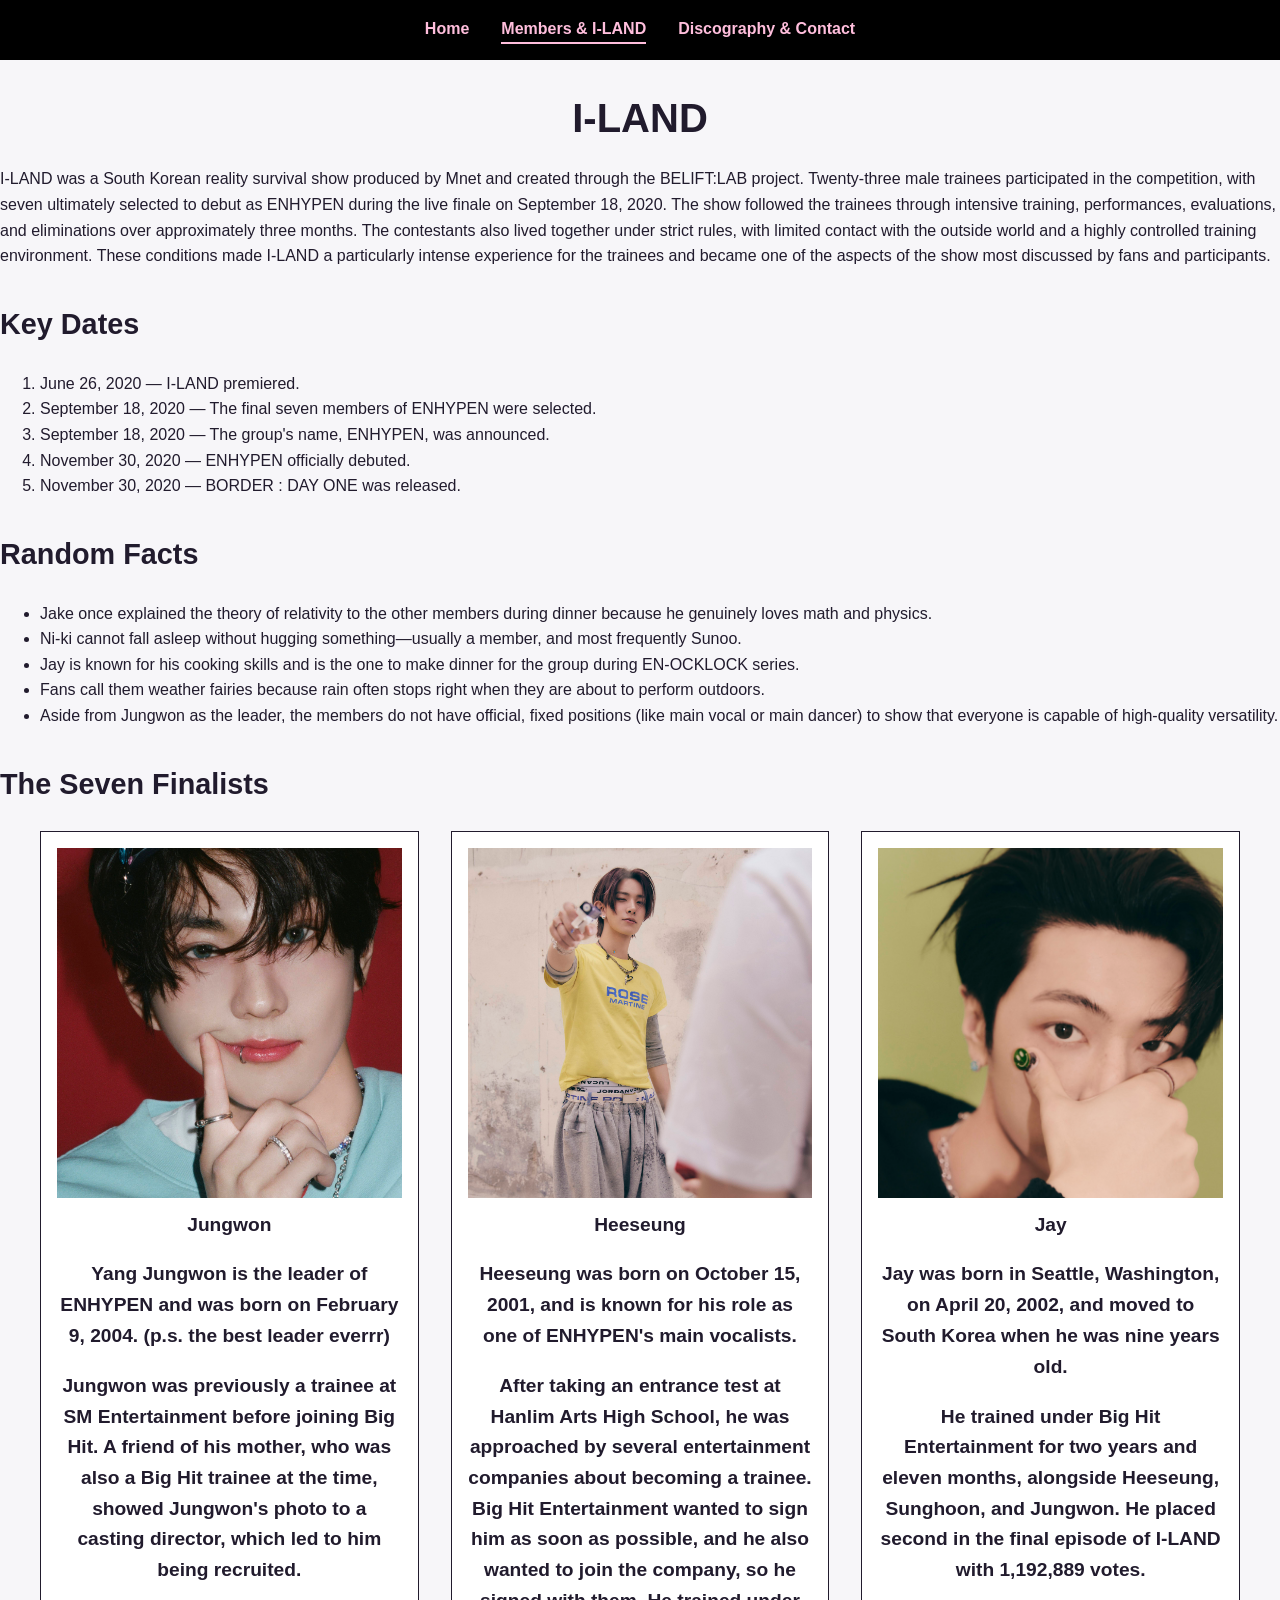
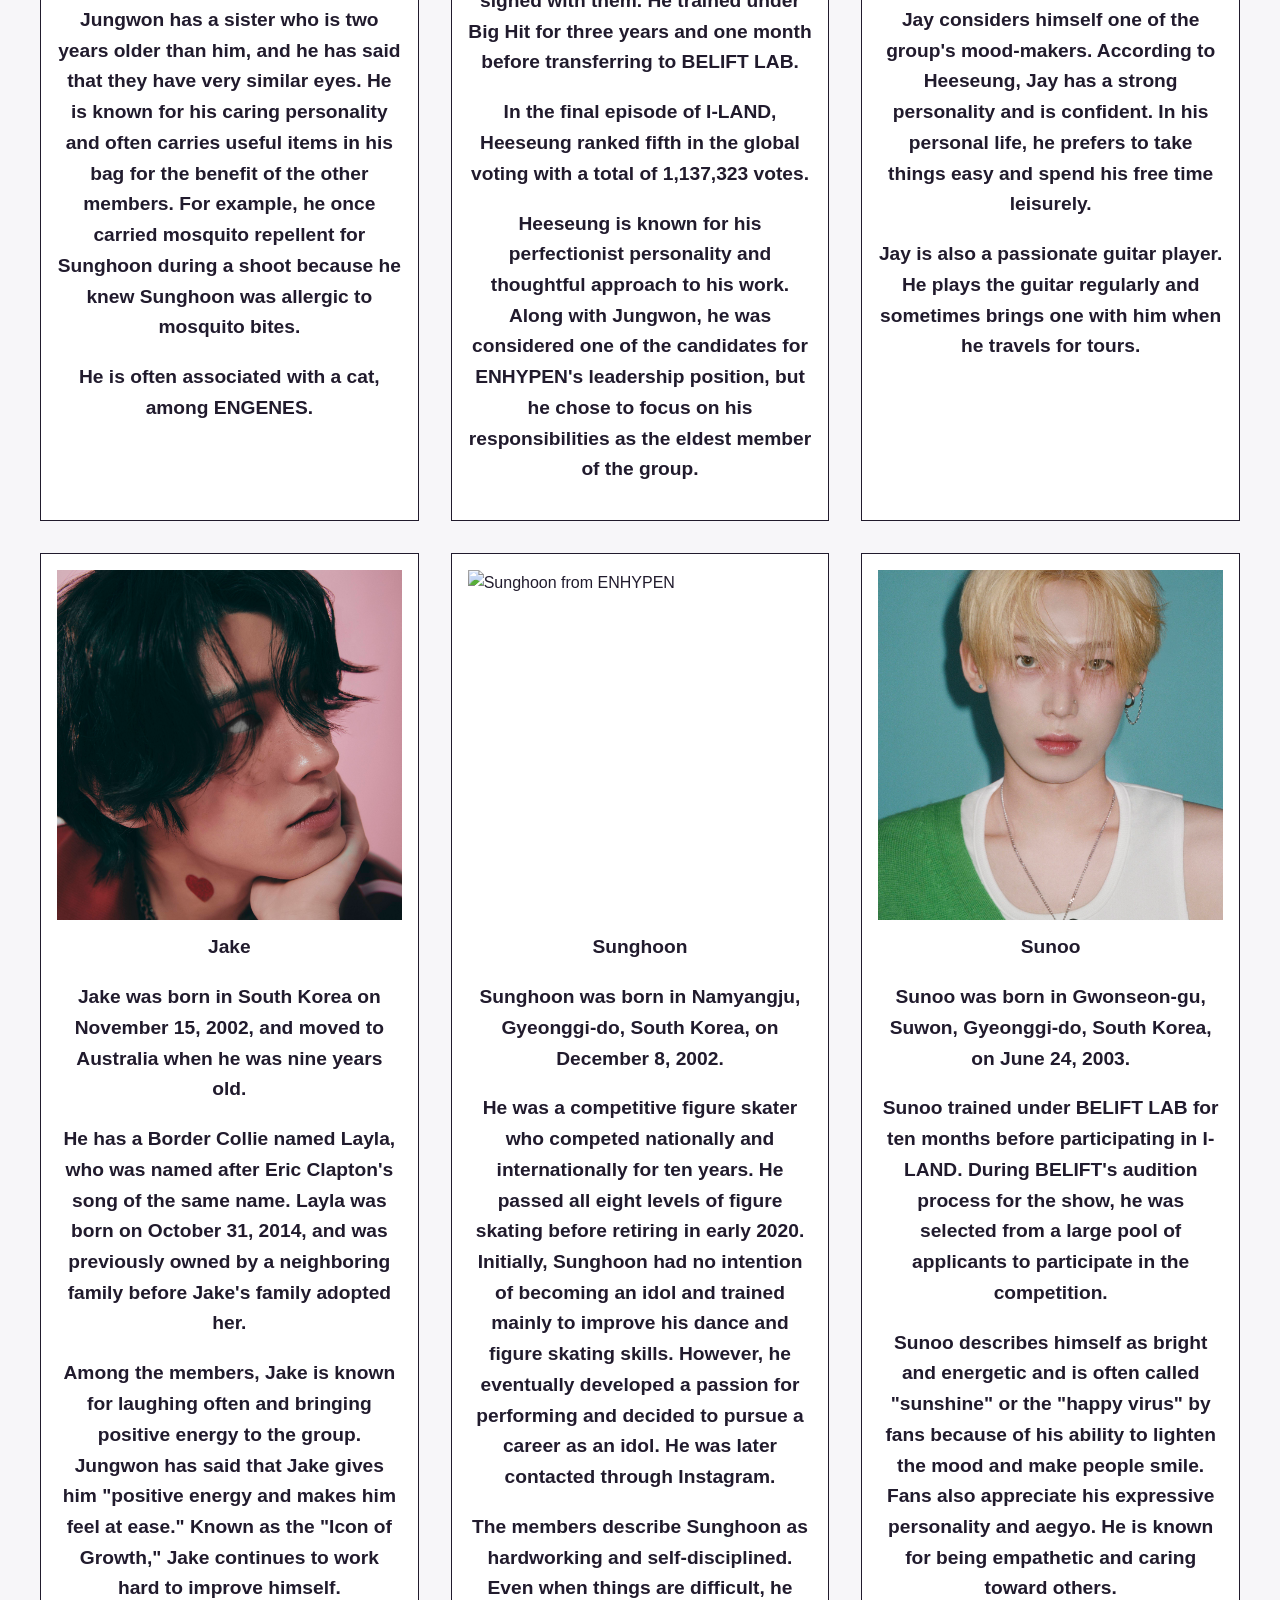
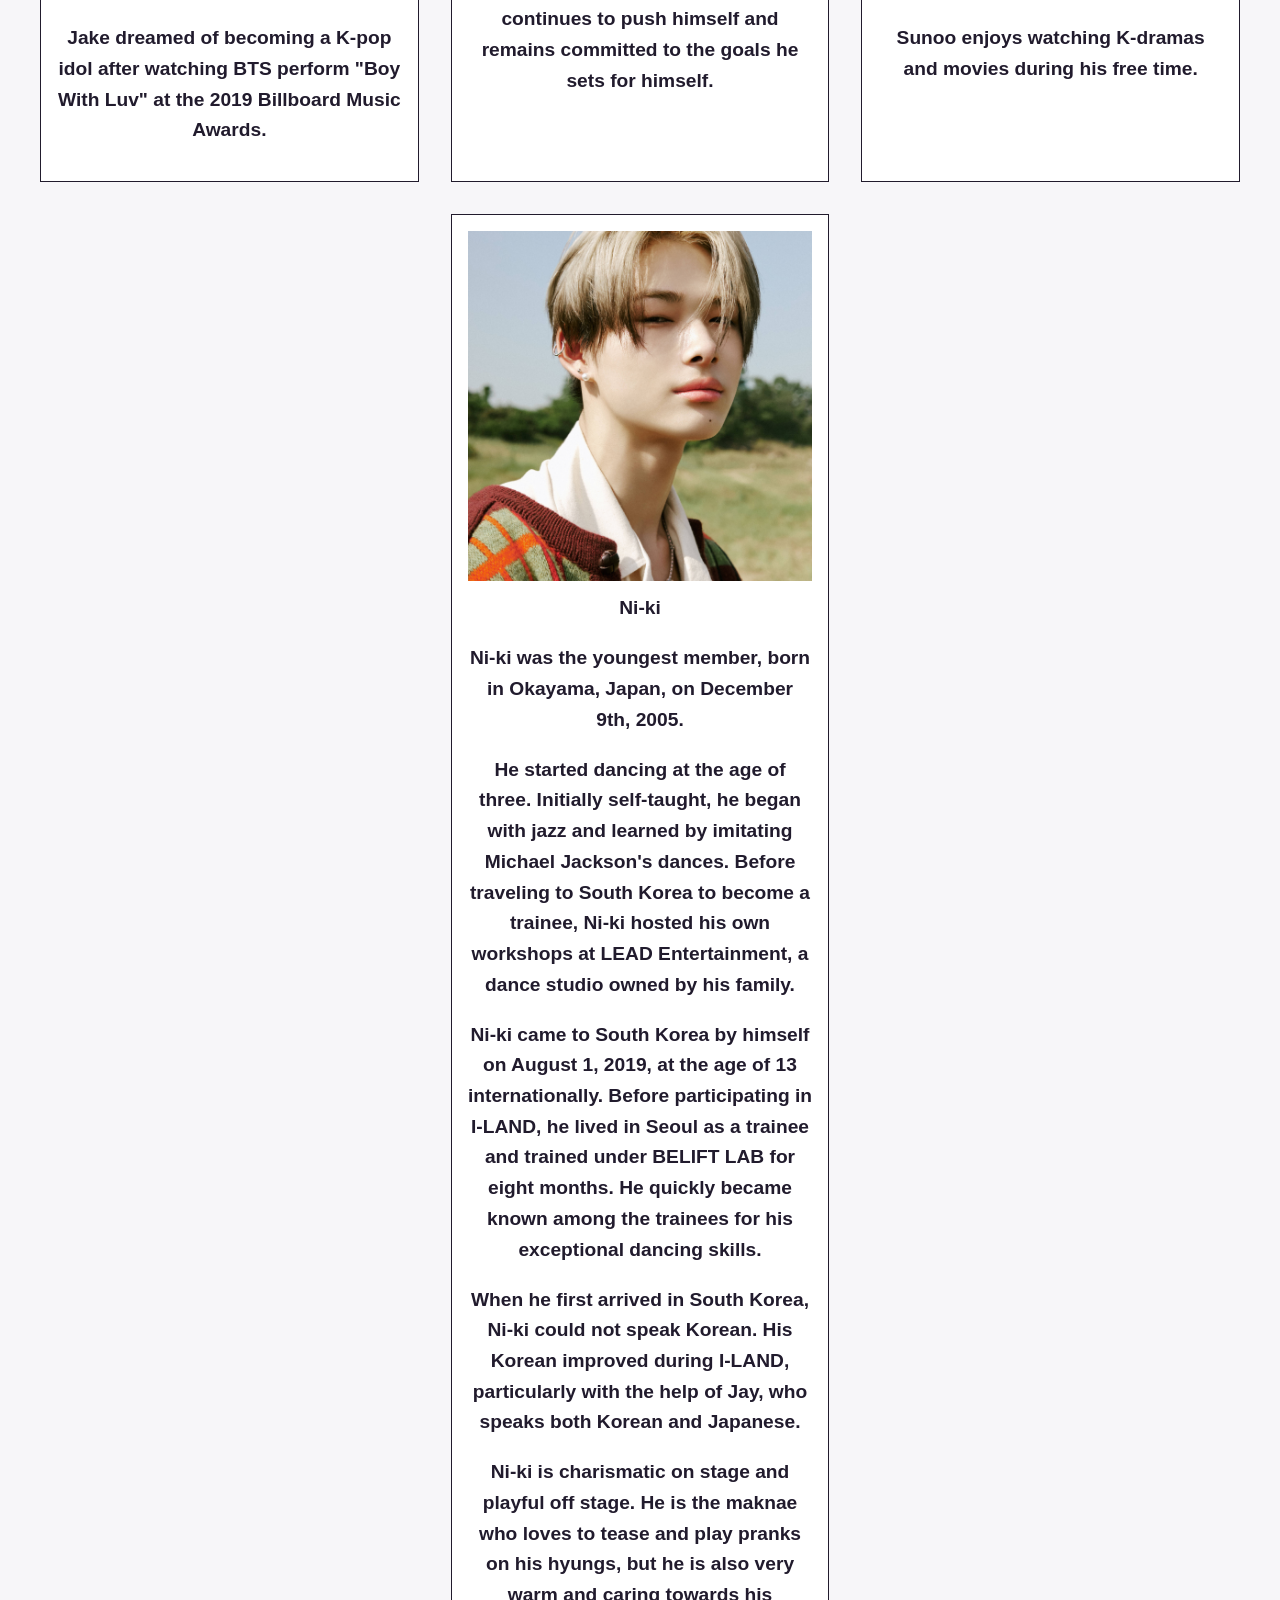
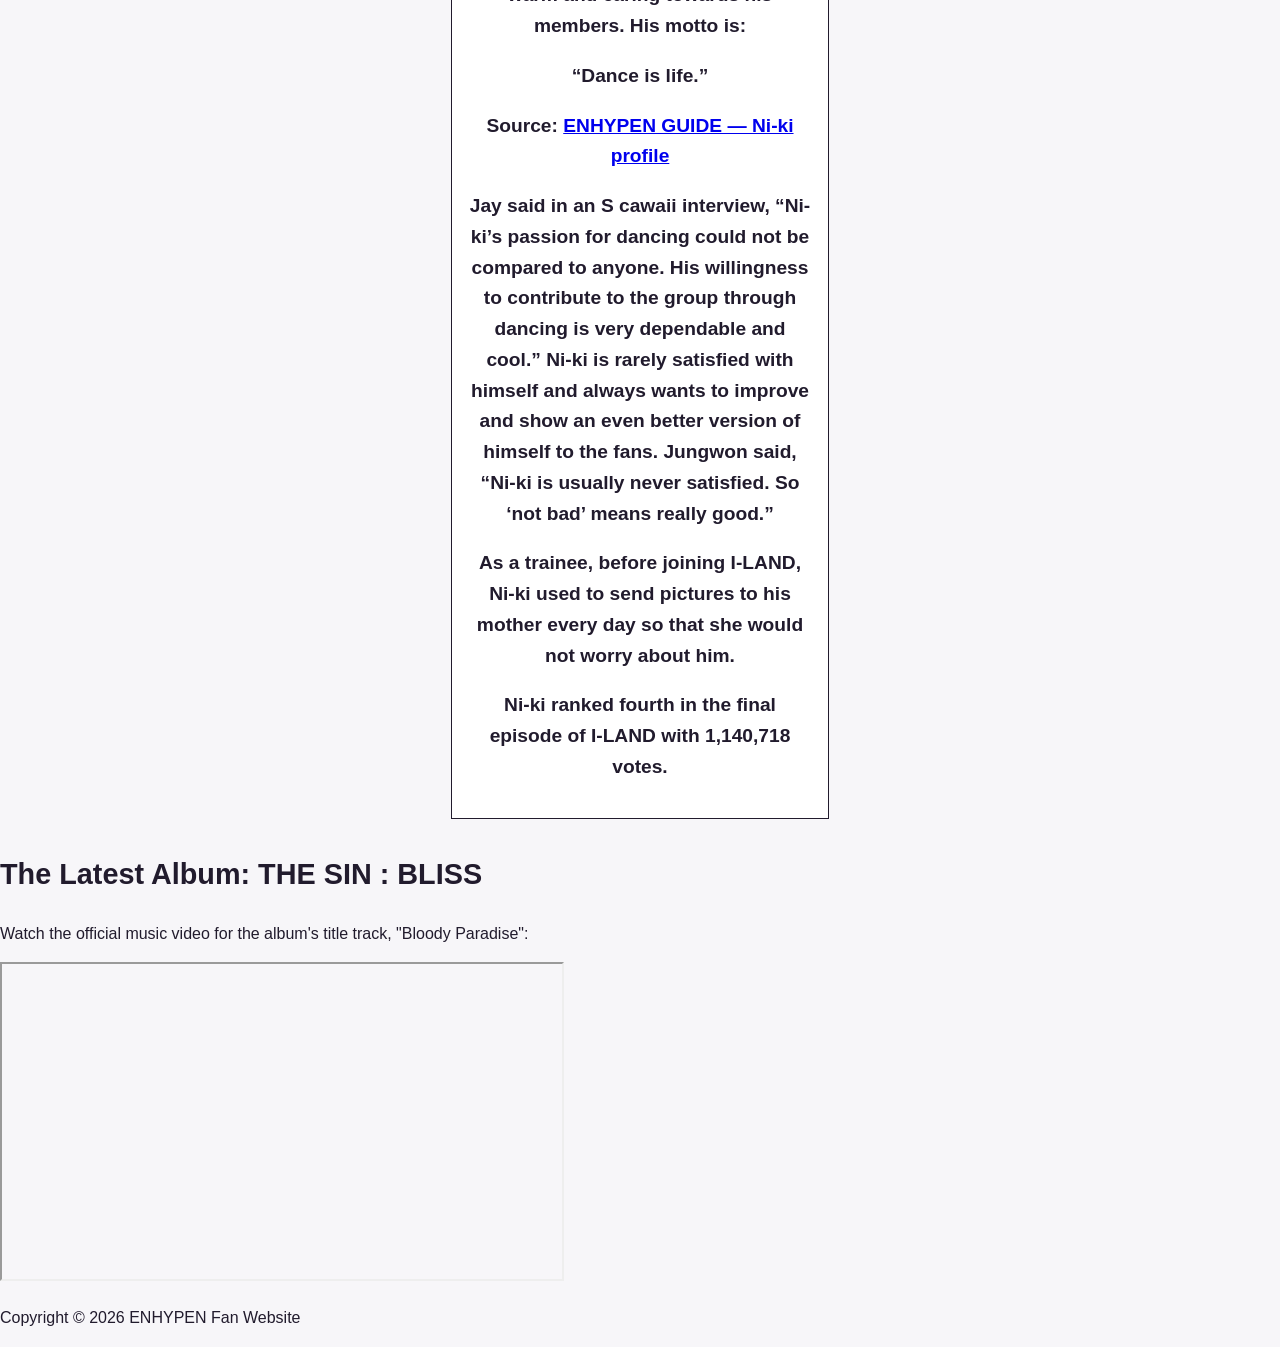
==== about.html @ 84d284aa "Add files via upload" ====
<!DOCTYPE html>
<html lang="en">
<head>
    <link rel="stylesheet" href="css/style.css">
    
    <meta charset="UTF-8">
    <meta name="viewport" content="width=device-width, initial-scale=1.0">
    <title>ENHYPEN - Members & I-LAND</title>
</head>

<body>

    <header>
        <nav>
            <a href="index.html">Home</a>

            <!--class="active" tells what page we're on-->
            <a href="about.html" class="active">Members & I-LAND</a>

            <a href="contact.html">Discography & Contact</a>
        </nav>
    </header>

    <main>
        <h1>I-LAND</h1>
        <p>
    I-LAND was a South Korean reality survival show produced by Mnet and created
    through the BELIFT:LAB project. Twenty-three male trainees participated in the
    competition, with seven ultimately selected to debut as ENHYPEN during the
    live finale on September 18, 2020. The show followed the trainees through
    intensive training, performances, evaluations, and eliminations over
    approximately three months. The contestants also lived together under strict
    rules, with limited contact with the outside world and a highly controlled
    training environment. These conditions made I-LAND a particularly intense
    experience for the trainees and became one of the aspects of the show most
    discussed by fans and participants.
</p>

        <h2>Key Dates</h2>

<ol>
    <li>June 26, 2020 — I-LAND premiered.</li>
    <li>September 18, 2020 — The final seven members of ENHYPEN were selected.</li>
    <li>September 18, 2020 — The group's name, ENHYPEN, was announced.</li>
    <li>November 30, 2020 — ENHYPEN officially debuted.</li>
    <li>November 30, 2020 — BORDER : DAY ONE was released.</li>
</ol>

<h2>Random Facts</h2>
<ul>
    <li> Jake once explained the theory of relativity to the other members during dinner because he genuinely loves math and physics.</li>
    <li> Ni-ki cannot fall asleep without hugging something—usually a member, and most frequently Sunoo.</li>
    <li> Jay is known for his cooking skills and is the one to make dinner for the group during EN-OCKLOCK series.</li>
    <li> Fans call them weather fairies because rain often stops right when they are about to perform outdoors.</li>
    <li>  Aside from Jungwon as the leader, the members do not have official, fixed positions (like main vocal or main dancer) to show that everyone is capable of high-quality versatility.</li>
</ul>

<h2> The Seven Finalists</h2>
<div class="member-gallery"> <!-- div creates a box with several things tg-->
<figure>
    <img src="images/jungwon.jpeg" alt="Jungwon from ENHYPEN">
    <figcaption>
        <strong>Jungwon</strong>
<p>
    Yang Jungwon is the leader of ENHYPEN and was born on February 9, 2004.
(p.s. the best leader everrr)</p>
    <p>Jungwon was previously a trainee at SM Entertainment before joining Big Hit.
    A friend of his mother, who was also a Big Hit trainee at the time, showed
    Jungwon's photo to a casting director, which led to him being recruited.</p>

    <p>Jungwon has a sister who is two years older than him, and he has said that
    they have very similar eyes. He is known for his caring personality and often
    carries useful items in his bag for the benefit of the other members. For
    example, he once carried mosquito repellent for Sunghoon during a shoot
    because he knew Sunghoon was allergic to mosquito bites.</p>

     <p>He is often associated with a cat, among ENGENES. </p>
    </figcaption>
</figure>


    <figure>
        <img src="images/heeseung.jpeg" alt="Heeseung from ENHYPEN">
        <figcaption>
            <strong>Heeseung</strong>
    <p> Heeseung was born on October 15, 2001, and is known for his role as one of
    ENHYPEN's main vocalists.</p>

    <p>After taking an entrance test at Hanlim Arts High School, he was approached
    by several entertainment companies about becoming a trainee. Big Hit
    Entertainment wanted to sign him as soon as possible, and he also wanted to
    join the company, so he signed with them. He trained under Big Hit for three
    years and one month before transferring to BELIFT LAB.</p>

    <p>In the final episode of I-LAND, Heeseung ranked fifth in the global voting
    with a total of 1,137,323 votes.</p>

    <p>Heeseung is known for his perfectionist personality and thoughtful approach
    to his work. Along with Jungwon, he was considered one of the candidates for
    ENHYPEN's leadership position, but he chose to focus on his responsibilities
    as the eldest member of the group.</p>

        </figcaption>
    </figure>

    <figure>
        <img src="images/jay.jpeg" alt="Jay from ENHYPEN">
        <figcaption>
            <strong>Jay</strong>
            <p>Jay was born in Seattle, Washington, on April 20, 2002, and moved to South
    Korea when he was nine years old.</p>

    <p>He trained under Big Hit Entertainment for two years and eleven months,
    alongside Heeseung, Sunghoon, and Jungwon. He placed second in the final
    episode of I-LAND with 1,192,889 votes.</p>

    <p>Jay considers himself one of the group's mood-makers. According to Heeseung,
    Jay has a strong personality and is confident. In his personal life, he
    prefers to take things easy and spend his free time leisurely.</p>

    <p>Jay is also a passionate guitar player. He plays the guitar regularly and
    sometimes brings one with him when he travels for tours.</p>

        </figcaption>
    </figure>

    <figure>
        <img src="images/jake.jpeg" alt="Jake from ENHYPEN">
        <figcaption>
            <strong>Jake</strong>
            <p>Jake was born in South Korea on November 15, 2002, and moved to Australia
    when he was nine years old.</p>

    <p>He has a Border Collie named Layla, who was named after Eric Clapton's song
    of the same name. Layla was born on October 31, 2014, and was previously
    owned by a neighboring family before Jake's family adopted her.</p>

    <p>Among the members, Jake is known for laughing often and bringing positive
    energy to the group. Jungwon has said that Jake gives him "positive energy
    and makes him feel at ease." Known as the "Icon of Growth," Jake continues
    to work hard to improve himself.</p>

    <p>Jake dreamed of becoming a K-pop idol after watching BTS perform "Boy With
    Luv" at the 2019 Billboard Music Awards.</p>

        </figcaption>
    </figure>

    <figure>
        <img src="images/sunghoon.jpeg" alt="Sunghoon from ENHYPEN">
        <figcaption>
            <strong>Sunghoon</strong>
            <p>Sunghoon was born in Namyangju, Gyeonggi-do, South Korea, on December 8, 2002.</p>

            <p>He was a competitive figure skater who competed nationally and internationally
    for ten years. He passed all eight levels of figure skating before retiring
    in early 2020. Initially, Sunghoon had no intention of becoming an idol and
    trained mainly to improve his dance and figure skating skills. However, he
    eventually developed a passion for performing and decided to pursue a career
    as an idol. He was later contacted through Instagram.</p>

    <p>The members describe Sunghoon as hardworking and self-disciplined. Even when
    things are difficult, he continues to push himself and remains committed to
    the goals he sets for himself.</p>
        </figcaption>
    </figure>

    <figure>
        <img src="images/sunoo.jpeg" alt="Sunoo from ENHYPEN">
        <figcaption>
            <strong>Sunoo</strong>
            <p> Sunoo was born in Gwonseon-gu, Suwon, Gyeonggi-do, South Korea, on June 24, 2003.</p>

            <p> Sunoo trained under BELIFT LAB for ten months before participating in I-LAND.
    During BELIFT's audition process for the show, he was selected from a large
    pool of applicants to participate in the competition.</p>

    <p>Sunoo describes himself as bright and energetic and is often called
    "sunshine" or the "happy virus" by fans because of his ability to lighten
    the mood and make people smile. Fans also appreciate his expressive
    personality and aegyo. He is known for being empathetic and caring toward
    others.</p>

    <p>Sunoo enjoys watching K-dramas and movies during his free time.</p>

        </figcaption>
    </figure>

    <figure>
        <img src="images/niki.jpeg" alt="Ni-ki from ENHYPEN">
        <figcaption>
            <strong>Ni-ki</strong>
            <p>Ni-ki was the youngest member, born in Okayama, Japan, on December 9th, 2005. </p>

            <p>He started dancing at the age of three. Initially self-taught, he began with
    jazz and learned by imitating Michael Jackson's dances. Before traveling to
    South Korea to become a trainee, Ni-ki hosted his own workshops at LEAD
    Entertainment, a dance studio owned by his family.</p>

    <p> Ni-ki came to South Korea by himself on August 1, 2019, at the age of 13
    internationally. Before participating in I-LAND, he lived in Seoul as a
    trainee and trained under BELIFT LAB for eight months. He quickly became
    known among the trainees for his exceptional dancing skills.</p>

    <p>When he first arrived in South Korea, Ni-ki could not speak Korean. His
    Korean improved during I-LAND, particularly with the help of Jay, who speaks
    both Korean and Japanese.</p>
            <p>Ni-ki is <strong>charismatic</strong> on stage and playful off stage.  He is the maknae who loves to tease and play pranks on his hyungs, but he is also very warm and caring towards his members. His motto is: </p>
            <blockquote>“Dance is life.”</blockquote> 
                        <p>
    Source:
    <a href="https://www.enhypenguide.com/ni-ki" target="_blank" rel="noopener">
        ENHYPEN GUIDE — Ni-ki profile
    </a>
</p>
            <p>Jay said in an S cawaii interview, “Ni-ki’s passion for dancing could not be 
                compared to anyone. His willingness to contribute to the group through dancing is 
                very dependable and cool.” Ni-ki is rarely satisfied with himself and always wants 
                to improve and show an even better version of himself to the fans. Jungwon said,
                 “Ni-ki is usually never satisfied. So ‘not bad’ means really good.”</p>


            <p> As a trainee, before joining I-LAND, Ni-ki used to send pictures to his
    mother every day so that she would not worry about him.</p>

<p> Ni-ki ranked fourth in the final episode of I-LAND with 1,140,718 votes.</p>

        </figcaption>
    </figure>

</div>




<h2>The Latest Album: THE SIN : BLISS</h2>

<p> Watch the official music video for the album's title track, "Bloody Paradise":</p>
<iframe
    src="https://www.youtube.com/embed/bMVOt5m4o8Y"
    title="ENHYPEN performance"
    width="560"
    height="315"
    allowfullscreen>
</iframe>

    </main>

    <footer>
        <p>Copyright &copy; 2026 ENHYPEN Fan Website</p>
    </footer>

</body>
</html>
---- css/style.css ----
/* Colors */
body {
    font-family: Arial, sans-serif;
    background-color: hsl(270, 20%, 97%);
    color: #211b2d;
    line-height: 1.6;
    margin: 0;
}

header {
    background-color: black;
    padding: 1rem;
}

nav {
    display: flex;
    justify-content: center;
    gap: 2rem;
}

nav a {
    color: rgb(255, 190, 220);
    text-decoration: none;
    font-weight: bold;
}

nav a:hover {
    color: white;
    transform: translateY(-2px);
}

nav a.active {
    border-bottom: 2px solid rgb(255, 190, 220);
}

h1 {
    font-size: 2.5rem;
    text-align: center;
    margin-bottom: 1rem;
}

h2 {
    font-size: 1.8rem;
    margin-top: 2rem;
}

h3 {
    font-size: 1.4rem;
}

.hero-image {
    width: 100%;
    height: 100vh;
    object-fit: cover;
    display: block;
}

/* Home page hero image */
.hero-image {
    width: 100%;
    height: 100vh;
    object-fit: cover;
    display: block;
}

/* Member gallery */
.member-gallery {
    display: grid;
    grid-template-columns: repeat(3, 1fr);
    gap: 2rem;
    max-width: 1200px;
    margin: 0 auto;
}

.member-gallery figure {
    margin: 0;
    padding: 1rem;
    border: 1px solid #211b2d;
    background-color: white;
}

.member-gallery img {
    width: 100%;
    height: 350px;
    object-fit: cover;
    display: block;
}

.member-gallery figcaption {
    font-weight: bold;
    font-size: 1.2rem;
    text-align: center;
    margin-top: 0.75rem;
}

.member-gallery figure:last-child {
    grid-column: 2;
}
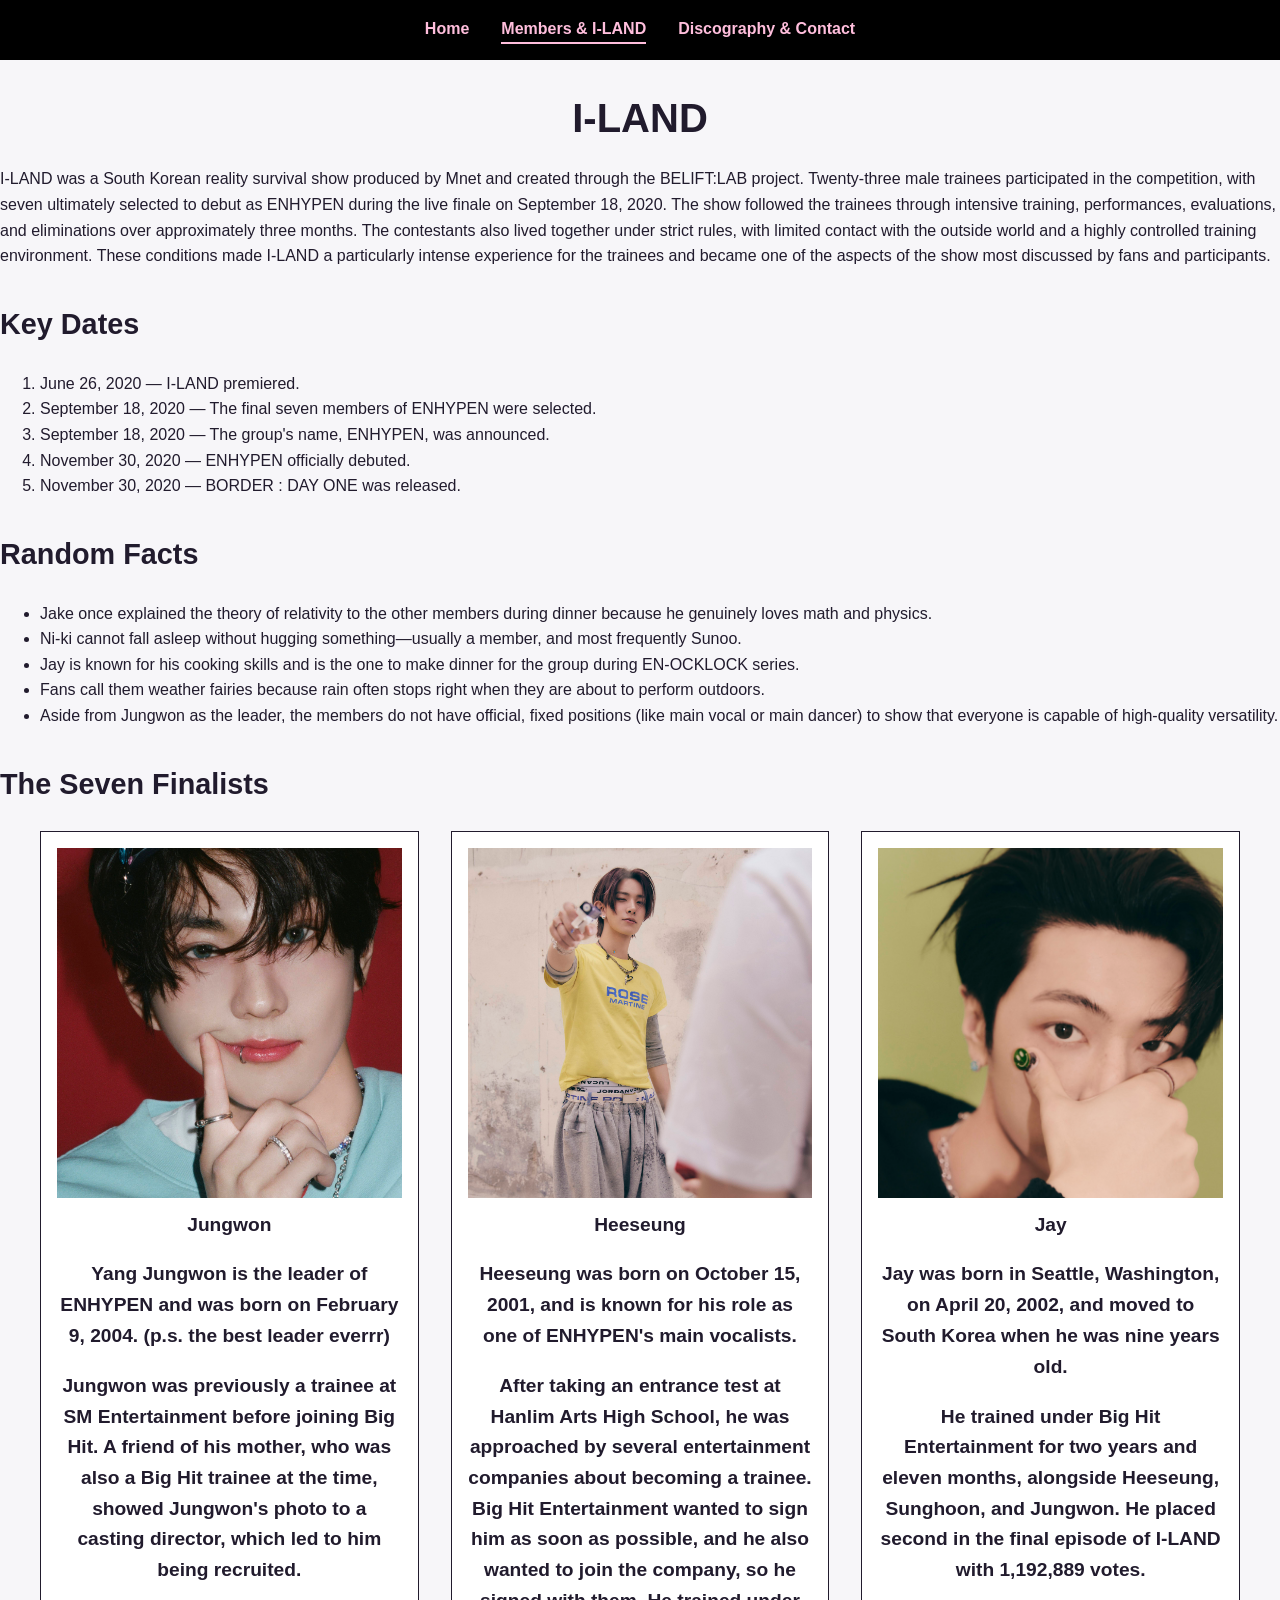
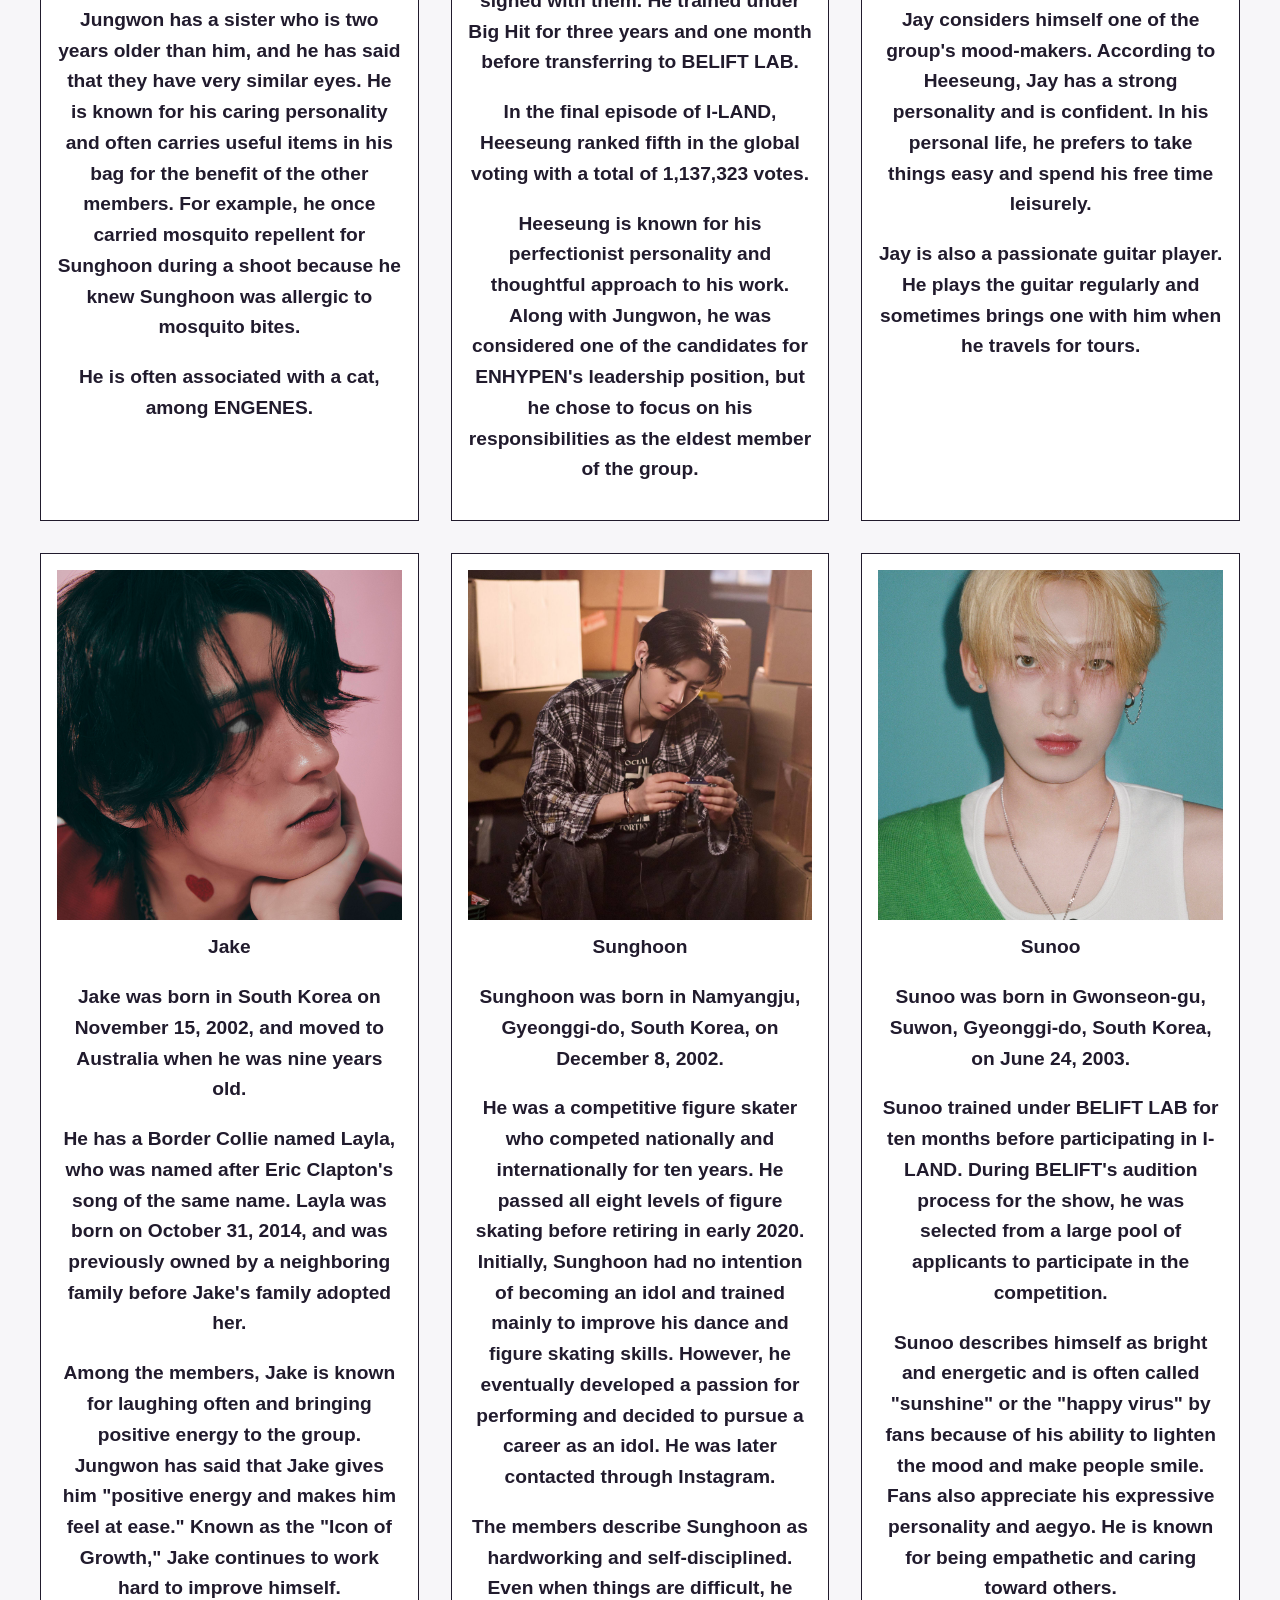
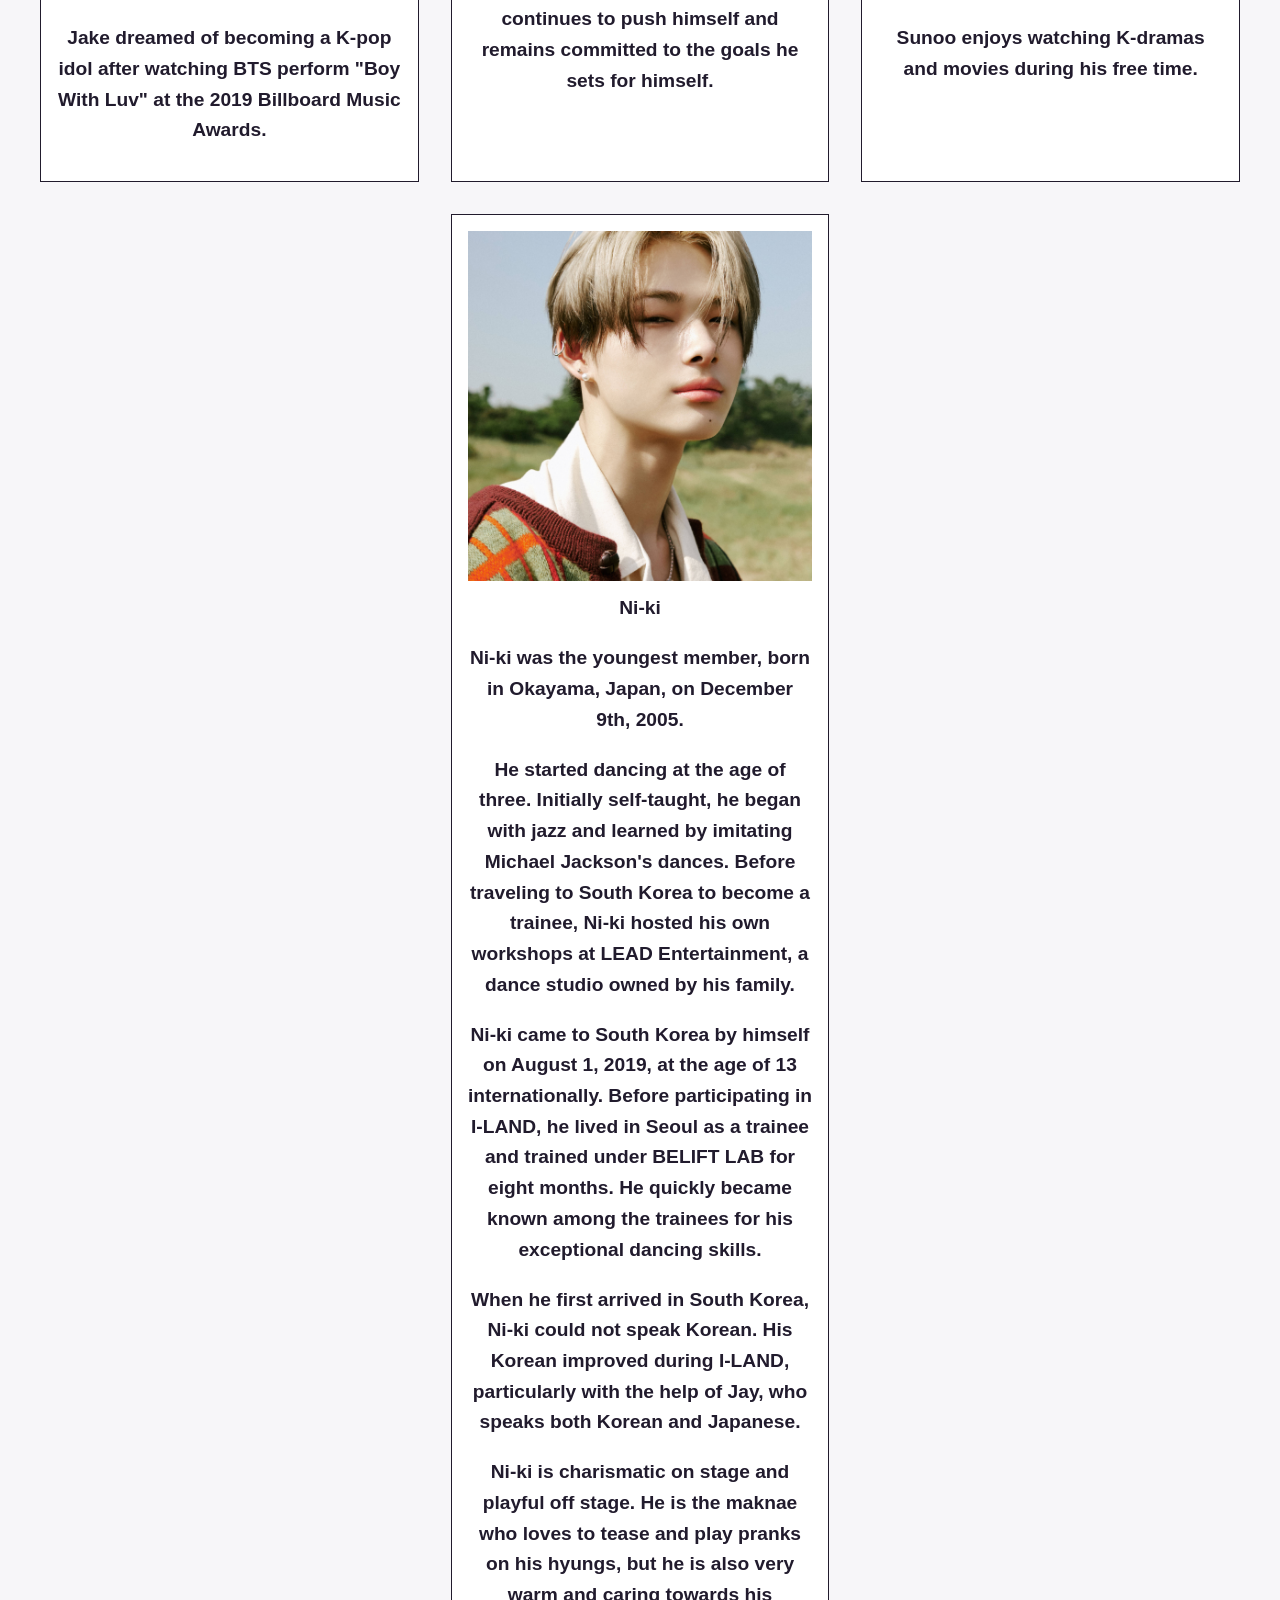
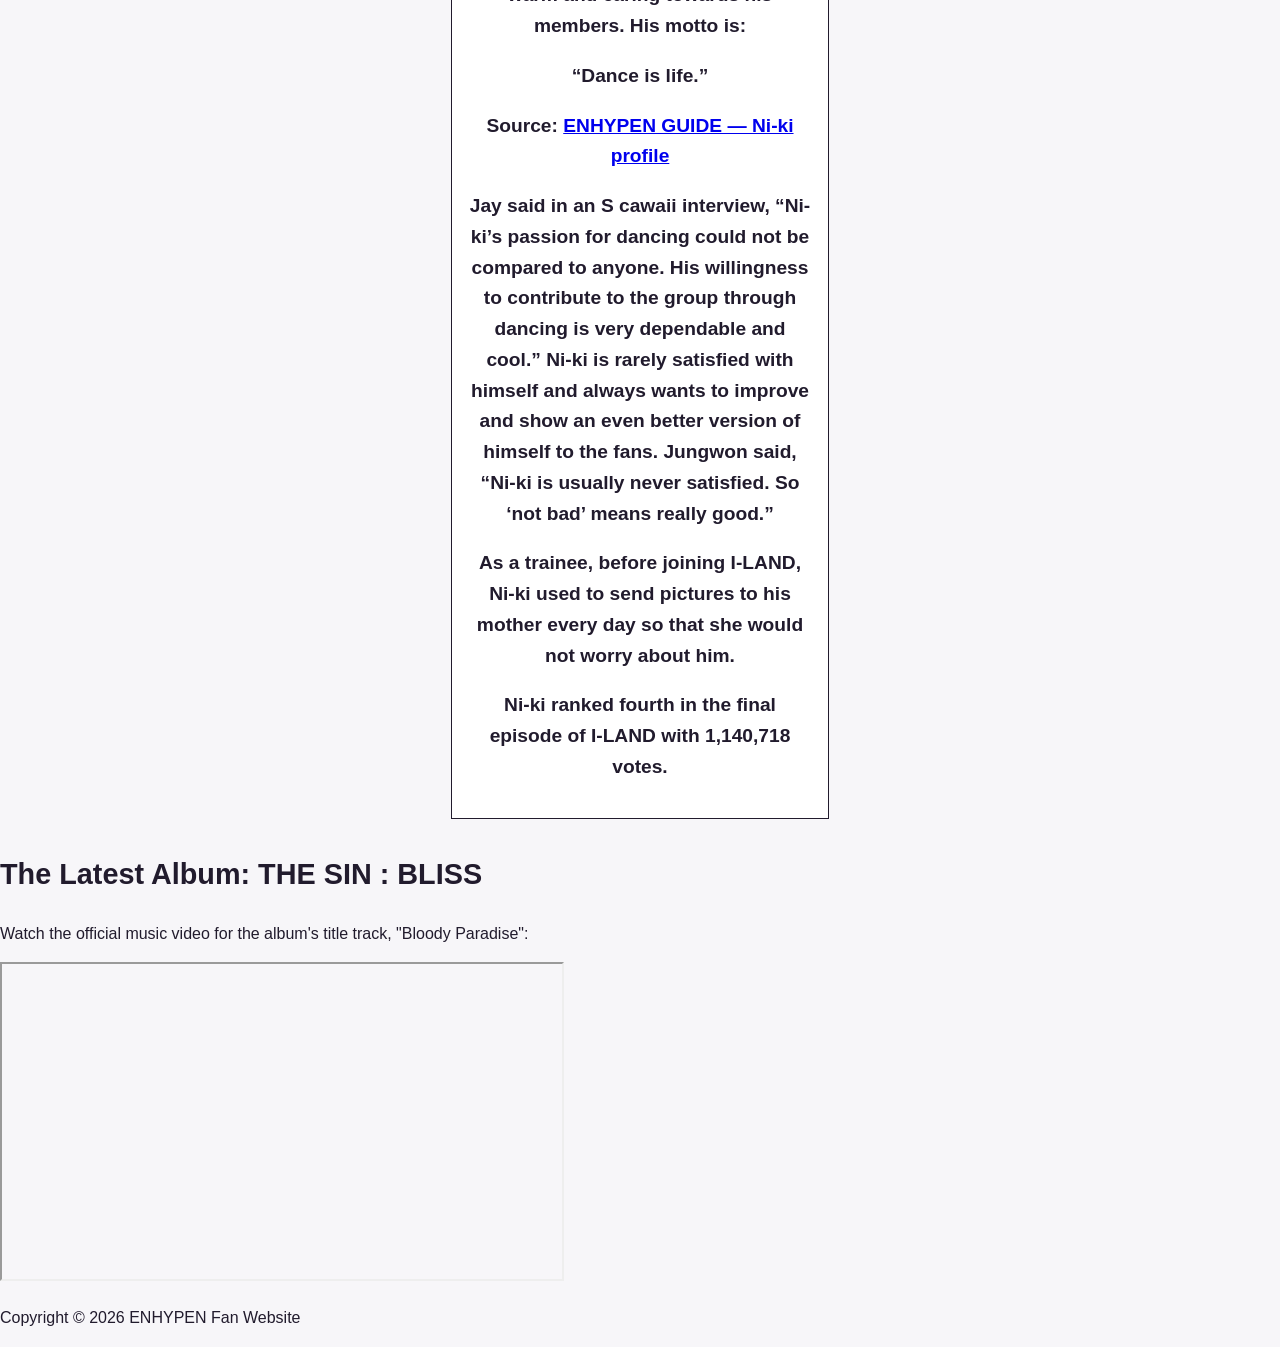
==== commit eabeae3e: "Fix HTML formatting and structure in about.html" ====
--- a/about.html
+++ b/about.html
@@ -147,7 +147,7 @@
     </figure>
 
     <figure>
-        <img src="images/sunghoon.jpeg" alt="Sunghoon from ENHYPEN">
+        <img src="images/sunghoon (1).jpeg" alt="Sunghoon from ENHYPEN">
         <figcaption>
             <strong>Sunghoon</strong>
             <p>Sunghoon was born in Namyangju, Gyeonggi-do, South Korea, on December 8, 2002.</p>
